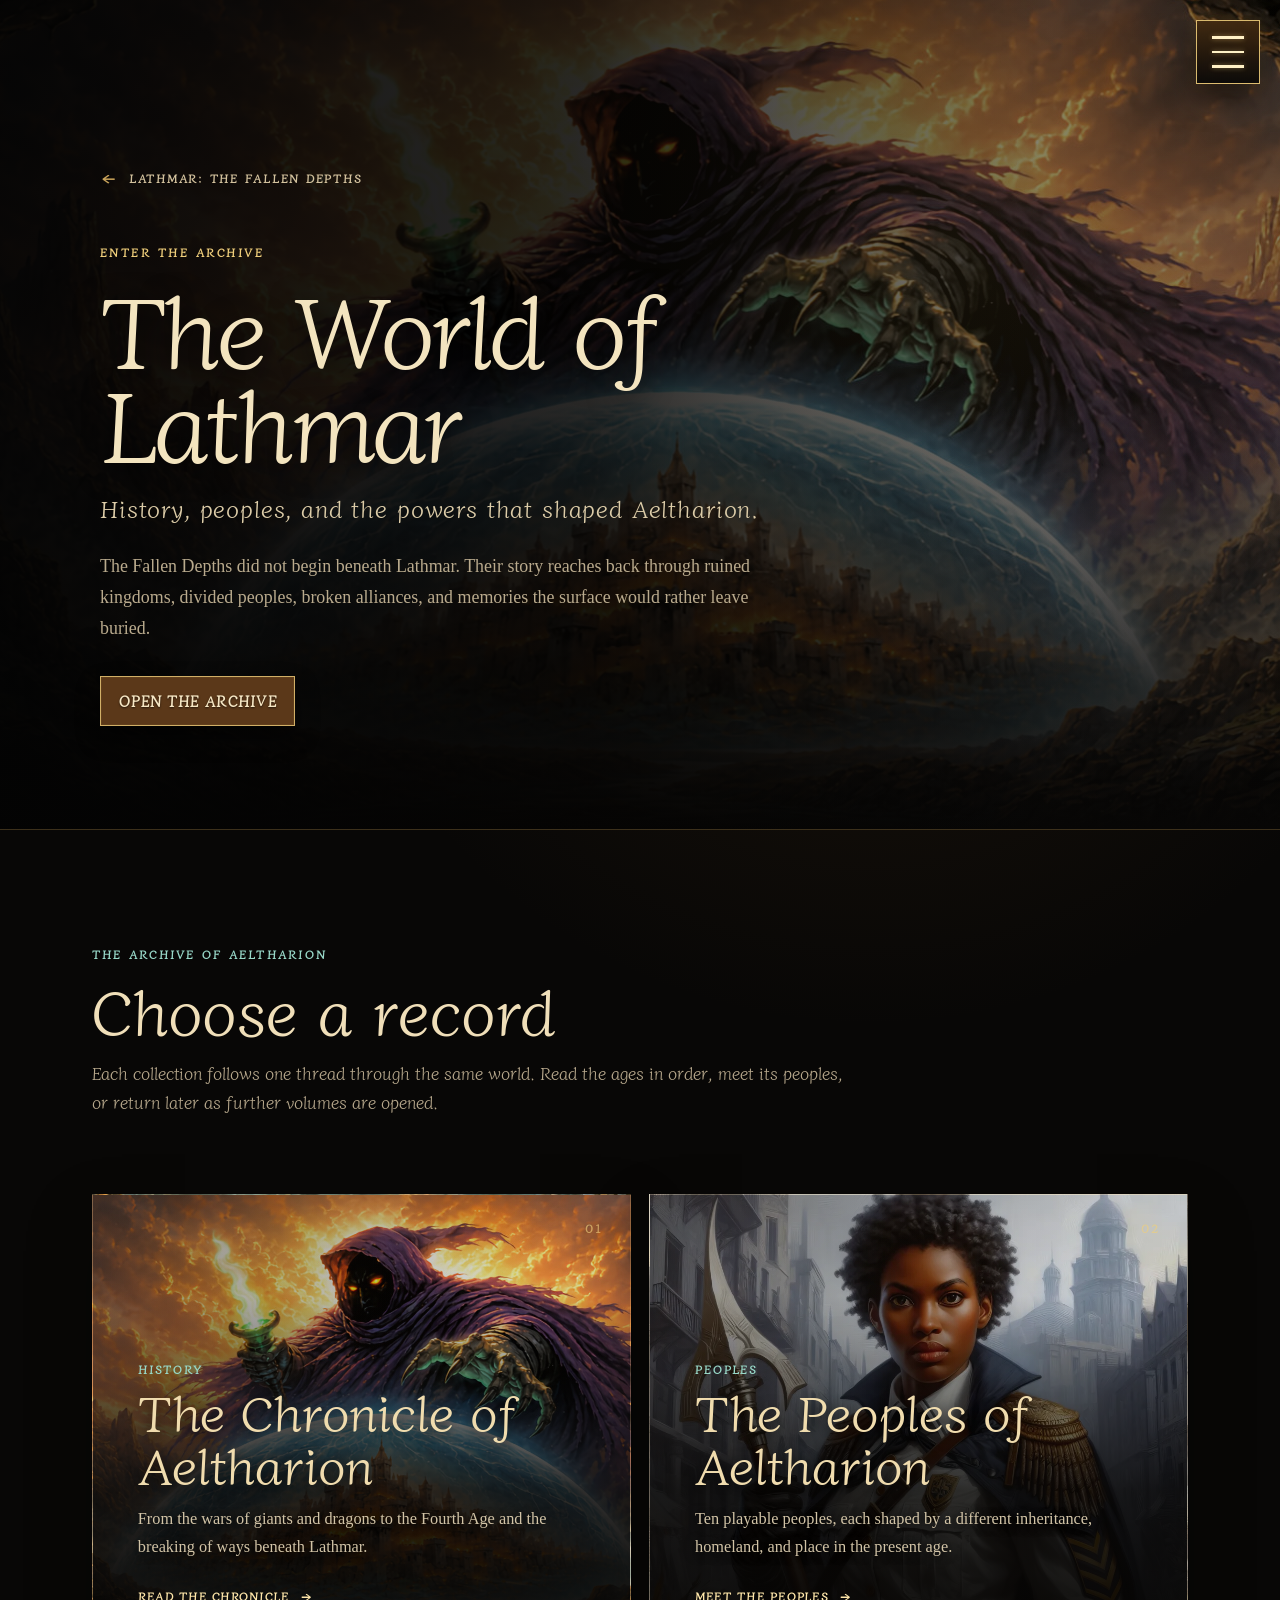
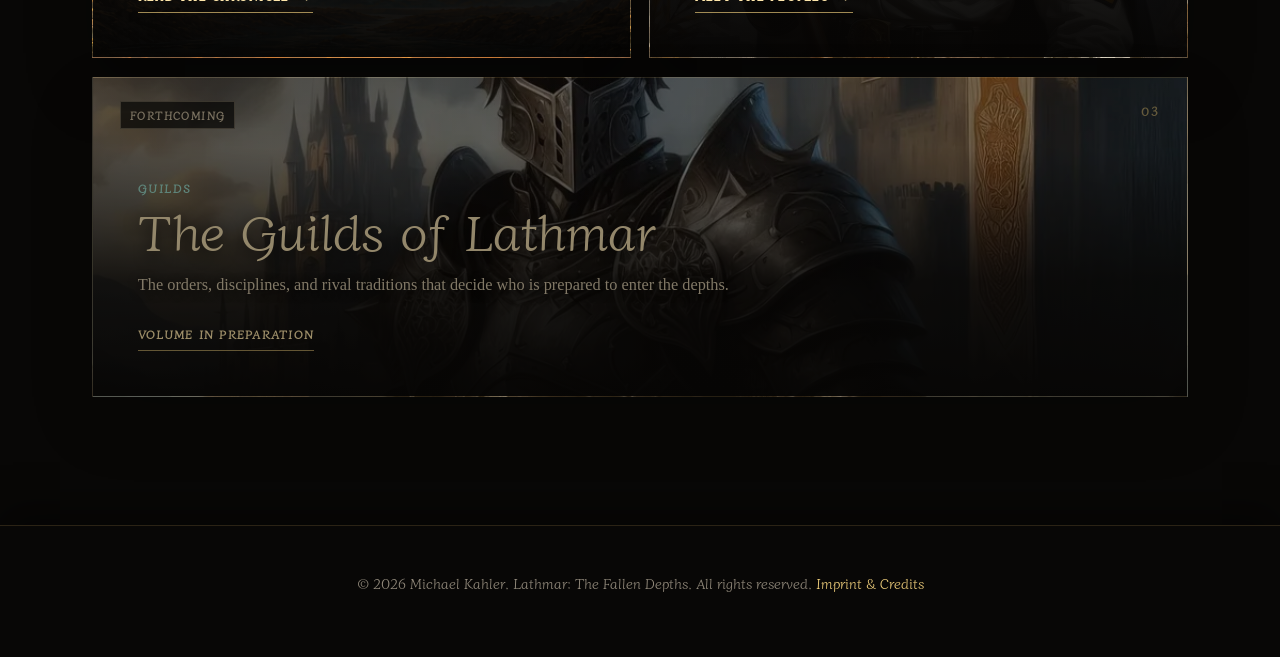
==== world/index.html @ 3366d819 "Add Aeltharion peoples and world index" ====
<!DOCTYPE html>
<html lang="en">
<head>
  <meta charset="UTF-8" />
  <meta name="viewport" content="width=device-width, initial-scale=1.0" />
  <title>The World of Lathmar | History, Peoples and Guilds</title>
  <meta name="description" content="Enter the world of Lathmar through the Chronicle of Aeltharion, the peoples of the continent, and the guilds that shape life above the Fallen Depths." />
  <meta name="robots" content="index,follow,max-image-preview:large" />
  <link rel="canonical" href="https://lathmar.de/world/" />

  <meta property="og:type" content="website" />
  <meta property="og:title" content="The World of Lathmar" />
  <meta property="og:description" content="History, peoples, and the powers that shaped Aeltharion." />
  <meta property="og:url" content="https://lathmar.de/world/" />
  <meta property="og:image" content="https://lathmar.de/assets/main-screen.jpg" />
  <meta property="og:image:alt" content="The city and depths of Lathmar" />

  <link rel="preconnect" href="https://fonts.googleapis.com" />
  <link rel="preconnect" href="https://fonts.gstatic.com" crossorigin />
  <link href="https://fonts.googleapis.com/css2?family=Diphylleia&amp;display=swap" rel="stylesheet" />
  <link rel="stylesheet" href="../style.css" />
  <link rel="stylesheet" href="world.css" />
</head>

<body class="world-page">
  <div class="site-menu">
    <button class="menu-toggle" type="button" aria-expanded="false" aria-controls="site-menu-panel">
      <span class="visually-hidden">Open menu</span>
      <span aria-hidden="true"></span>
      <span aria-hidden="true"></span>
      <span aria-hidden="true"></span>
    </button>

    <nav class="menu-panel" id="site-menu-panel" aria-label="Site navigation">
      <a href="../index.html">Home</a>
      <a href="#world-collections">World overview</a>
      <a href="chronicle/">The Chronicle</a>
      <a href="peoples/">The Peoples</a>
      <a href="../index.html#races-guilds">Races &amp; Guilds</a>
      <a href="../legal.html">Imprint &amp; Credits</a>
    </nav>
  </div>

  <header class="world-hero">
    <div class="world-hero__image" aria-hidden="true"></div>
    <div class="world-hero__veil" aria-hidden="true"></div>

    <div class="world-hero__content">
      <a class="world-backlink" href="../index.html">Lathmar: The Fallen Depths</a>
      <p class="world-kicker">Enter the archive</p>
      <h1>The World of Lathmar</h1>
      <p class="world-hero__subtitle">History, peoples, and the powers that shaped Aeltharion.</p>
      <p class="world-hero__intro">
        The Fallen Depths did not begin beneath Lathmar. Their story reaches back through ruined kingdoms,
        divided peoples, broken alliances, and memories the surface would rather leave buried.
      </p>
      <a class="button button--primary" href="#world-collections">Open the archive</a>
    </div>
  </header>

  <main class="world-collections" id="world-collections">
    <header class="world-collections__intro">
      <p class="section-kicker">The archive of Aeltharion</p>
      <h2>Choose a record</h2>
      <p>
        Each collection follows one thread through the same world. Read the ages in order, meet its peoples,
        or return later as further volumes are opened.
      </p>
    </header>

    <div class="world-volume-grid">
      <a class="world-volume world-volume--chronicle" href="chronicle/">
        <span class="world-volume__number">01</span>
        <span class="world-volume__type">History</span>
        <h2>The Chronicle of Aeltharion</h2>
        <p>From the wars of giants and dragons to the Fourth Age and the breaking of ways beneath Lathmar.</p>
        <span class="world-volume__action">Read the Chronicle <span aria-hidden="true">→</span></span>
      </a>

      <a class="world-volume world-volume--peoples" href="peoples/">
        <span class="world-volume__number">02</span>
        <span class="world-volume__type">Peoples</span>
        <h2>The Peoples of Aeltharion</h2>
        <p>Ten playable peoples, each shaped by a different inheritance, homeland, and place in the present age.</p>
        <span class="world-volume__action">Meet the Peoples <span aria-hidden="true">→</span></span>
      </a>

      <article class="world-volume world-volume--guilds is-forthcoming" aria-labelledby="guild-volume-title">
        <span class="world-volume__number">03</span>
        <span class="world-volume__type">Guilds</span>
        <h2 id="guild-volume-title">The Guilds of Lathmar</h2>
        <p>The orders, disciplines, and rival traditions that decide who is prepared to enter the depths.</p>
        <span class="world-volume__action">Volume in preparation</span>
      </article>
    </div>
  </main>

  <footer class="site-footer">
    <p>© 2026 Michael Kahler. Lathmar: The Fallen Depths. All rights reserved. <a href="../legal.html">Imprint &amp; Credits</a></p>
  </footer>

  <script src="../script.js"></script>
</body>
</html>
---- style.css ----
/* Lathmar simple GitHub Pages website
   Structure:
   - Fullscreen landing screen with title image
   - Two-column follow-up section
   - Static HTML/CSS only, suitable for GitHub Pages
*/

:root {
  --bg: #080706;
  --panel: rgba(20, 17, 14, 0.40); /* adjusted transparency from 0.92 to 0.40 for glassy effect */
  --panel-border: rgba(196, 163, 95, 0.35);
  --text: #e8dcc5;
  --muted: #b8a98d;
  --gold: #c9a35a;
  --gold-bright: #efce7b;
  --shadow: rgba(0, 0, 0, 0.78);
  --max-width: 1120px;
}

* {
  box-sizing: border-box;
}

html {
  scroll-behavior: smooth;
}

body {
  margin: 0;
  background:
    radial-gradient(circle at top, rgba(88, 60, 32, 0.25), transparent 32rem),
    var(--bg);
  color: var(--text);
  font-family: "Diphylleia", Georgia, "Times New Roman", serif;
  line-height: 1.55;
  /* background brick pattern */
  background-image: url("data:image/svg+xml,%3Csvg width='42' height='44' viewBox='0 0 42 44' xmlns='http://www.w3.org/2000/svg'%3E%3Cg id='Page-1' fill='none' fill-rule='evenodd'%3E%3Cg id='brick-wall' fill='%23e8dcc5' fill-opacity='0.05'%3E%3Cpath d='M0 0h42v44H0V0zm1 1h40v20H1V1zM0 23h20v20H0V23zm22 0h20v20H22V23z'/%3E%3C/g%3E%3C/g%3E%3C/svg%3E");
}

a {
  color: var(--gold-bright);
  text-decoration: none;
}

a:hover,
a:focus {
  text-decoration: underline;
}

.site-menu {
  position: fixed;
  top: 1.25rem;
  right: 1.25rem;
  z-index: 20;
  display: grid;
  justify-items: end;
  gap: 0.7rem;
  pointer-events: none;
}

.menu-toggle {
  width: 4rem;
  height: 4rem;
  display: grid;
  place-items: center;
  gap: 0.34rem;
  padding: 0.78rem;
  border: 1px solid rgba(239, 206, 123, 0.9);
  background:
    linear-gradient(180deg, rgba(66, 42, 17, 0.92), rgba(8, 7, 6, 0.9));
  box-shadow:
    0 0.9rem 1.8rem rgba(0, 0, 0, 0.55),
    0 0 1rem rgba(223, 170, 78, 0.18);
  cursor: pointer;
  pointer-events: auto;
  backdrop-filter: blur(3px);
}

.menu-toggle span:not(.visually-hidden) {
  width: 2rem;
  height: 0.18rem;
  display: block;
  background: #fff1c6;
  box-shadow: 0 0 0.35rem rgba(239, 206, 123, 0.45);
  transition: transform 160ms ease, opacity 160ms ease;
}

.site-menu.is-open .menu-toggle span:nth-child(2) {
  transform: translateY(0.52rem) rotate(45deg);
}

.site-menu.is-open .menu-toggle span:nth-child(3) {
  opacity: 0;
}

.site-menu.is-open .menu-toggle span:nth-child(4) {
  transform: translateY(-0.52rem) rotate(-45deg);
}

.menu-panel {
  min-width: 15rem;
  display: grid;
  gap: 0.35rem;
  padding: 0.75rem;
  border: 1px solid rgba(201, 163, 90, 0.5);
  background: rgba(9, 8, 7, 0.92);
  box-shadow: 0 1.2rem 2.8rem rgba(0, 0, 0, 0.62);
  opacity: 0;
  pointer-events: none;
  transform: translateY(-0.5rem);
  transition: opacity 160ms ease, transform 160ms ease;
  backdrop-filter: blur(4px);
}

.site-menu.is-open .menu-panel {
  opacity: 1;
  pointer-events: auto;
  transform: translateY(0);
}

.menu-panel a {
  padding: 0.72rem 0.85rem;
  border: 1px solid rgba(201, 163, 90, 0.25);
  color: #f6e7c4;
  font-size: 0.88rem;
  font-weight: 700;
  letter-spacing: 0.08em;
  text-transform: uppercase;
}

.menu-panel a:hover,
.menu-panel a:focus-visible {
  border-color: rgba(239, 206, 123, 0.8);
  background: rgba(63, 44, 22, 0.72);
  text-decoration: none;
}

.hero {
  position: relative;
  min-height: 100vh;
  min-height: 100svh;
  height: auto;
  display: grid;
  place-items: center;
  overflow: hidden;
  border-bottom: 1px solid rgba(201, 163, 90, 0.24);
  background: #000;
}

.hero__image {
  position: absolute;
  inset: 0;
  width: 100%;
  height: 100%;
  object-fit: cover;
  object-position: center center;
  transform: scale(1.035);
  filter: brightness(1.08) contrast(1.03) saturate(1.05);
  z-index: 0;
}

.hero__shade {
  position: absolute;
  inset: 0;
  background:
    linear-gradient(to bottom, rgba(0, 0, 0, 0.02), rgba(0, 0, 0, 0.18));
  z-index: 1;
}

.hero__content {
  position: relative;
  z-index: 2;
  width: min(92vw, var(--max-width));
  padding: 3rem 1.5rem;
  text-align: center;
  text-shadow:
    0 3px 5px rgba(0, 0, 0, 0.95),
    0 0 18px rgba(0, 0, 0, 0.85);
}

.hero__title-logo {
  width: min(92vw, 980px);
  height: auto;
  filter:
    drop-shadow(0 10px 24px rgba(0, 0, 0, 0.9))
    drop-shadow(0 3px 8px rgba(0, 0, 0, 0.7));
  /* parallax effect on Lathmar logo */
  position: sticky;
  transform: translateY(var(--scroll-offset, 0));
  will-change: transform;
}

.visually-hidden {
  position: absolute;
  width: 1px;
  height: 1px;
  padding: 0;
  margin: -1px;
  overflow: hidden;
  clip: rect(0, 0, 0, 0);
  clip-path: inset(50%);
  white-space: nowrap;
  border: 0;
}

h1 {
  margin: 0;
  color: #f1dfb7;
  font-size: clamp(3rem, 7vw, 6.2rem);
  font-weight: 700;
  letter-spacing: 0.03em;
  line-height: 0.95;
}

.tagline {
  margin: 1.1rem auto 0;
  max-width: 680px;
  padding: 0.35rem 0.75rem;
  border-radius: 8px;
  background: rgba(10, 8, 7, 0.45);
  backdrop-filter: blur(2px);
  color: #f2e6c9;
  font-size: clamp(1.05rem, 2.2vw, 1.35rem);
  font-weight: 600;
  line-height: 1.35;
  text-shadow:
    0 2px 3px rgba(0, 0, 0, 0.8),
    0 0 10px rgba(0, 0, 0, 0.45);
}

.hero__nav {
  display: flex;
  justify-content: center;
  flex-wrap: wrap;
  gap: 0.8rem;
  margin-top: 2rem;
}

.hero__nav a,
.button {
  display: inline-block;
  min-width: 9rem;
  padding: 0.78rem 1.12rem;
  border: 1px solid rgba(239, 206, 123, 0.78);
  background: rgba(10, 8, 7, 0.84);
  color: #f6e7c4;
  font-size: 0.95rem;
  font-weight: 600;
  letter-spacing: 0.06em;
  text-transform: uppercase;
  text-shadow: 0 1px 2px rgba(0, 0, 0, 0.62);
  box-shadow:
    0 0.7rem 1.45rem rgba(0, 0, 0, 0.45),
    0 0 0 1px rgba(111, 79, 37, 0.3) inset;
  transition:
    background-color 140ms ease,
    border-color 140ms ease,
    box-shadow 140ms ease,
    transform 140ms ease;
  backdrop-filter: blur(1px); /* matching glassy look in header */
}

.hero__nav a:hover,
.button:hover {
  background: rgba(63, 44, 22, 0.9);
  border-color: rgba(255, 220, 140, 0.96);
  box-shadow:
    0 0.95rem 1.85rem rgba(0, 0, 0, 0.54),
    0 0 14px rgba(223, 170, 78, 0.26);
  transform: translateY(-1px);
  text-decoration: none;
}

.hero__nav a:focus-visible,
.button:focus-visible {
  outline: 2px solid rgba(255, 226, 152, 0.95);
  outline-offset: 2px;
}

.page {
  /* required height for whole section scrolling */
  min-height: 100vh;
  min-height: 100svh;
  width: min(92vw, var(--max-width));
  margin: 0 auto;
  padding: 4rem 0;
}

.content-grid {
  display: grid;
  grid-template-columns: minmax(0, 1.05fr) minmax(320px, 0.95fr);
  gap: 1.5rem;
  align-items: stretch;
}

.panel {
  height: 100%;
  background: var(--panel);
  border: 1px solid var(--panel-border);
  padding: clamp(1.25rem, 2vw, 2rem);
  box-shadow: 0 1rem 2.4rem rgba(0, 0, 0, 0.42);
  backdrop-filter: blur(2px); /* glassy look */
}

.panel h2 {
  margin: 0 0 1rem;
  color: var(--gold-bright);
  font-size: 1.75rem;
  line-height: 1.15;
}

.description p:first-of-type {
  font-size: 1.08rem;
}

.feature-list {
  margin: 1.3rem 0 0;
  padding-left: 1.2rem;
  color: var(--muted);
}

.feature-list li + li {
  margin-top: 0.35rem;
}

.video-frame {
  position: relative;
  width: 100%;
  aspect-ratio: 16 / 9;
  background: #000;
  border: 1px solid rgba(201, 163, 90, 0.36);
  overflow: hidden;
}

.video-frame iframe {
  position: absolute;
  inset: 0;
  width: 100%;
  height: 100%;
  border: 0;
}

.link-stack {
  display: grid;
  gap: 0.75rem;
  margin-top: 1rem;
}

.button {
  text-align: center;
}

.button--primary {
  background: rgba(101, 63, 28, 0.9);
  border-color: rgba(239, 206, 123, 0.8);
}

.codex-section {
  position: relative;
  min-height: 100vh;
  min-height: 100svh;
  display: grid;
  align-items: center;
  padding: 4rem 0;
  overflow: hidden;
  border-bottom: 1px solid rgba(201, 163, 90, 0.18);
}

.codex-layout {
  position: relative;
  z-index: 1;
  width: min(92vw, var(--max-width));
  height: clamp(620px, 68svh, 720px);
  margin: 0 auto;
  display: grid;
  grid-template-columns: minmax(260px, 0.72fr) minmax(0, 1.28fr);
  gap: 0;
  align-items: stretch;
}

.codex-intro {
  padding: clamp(1.5rem, 3vw, 2.5rem);
  border-left: 1px solid rgba(239, 206, 123, 0.5);
  background:
    linear-gradient(90deg, rgba(239, 206, 123, 0.1), transparent 72%),
    rgba(9, 8, 7, 0.34);
  box-shadow: 0 1rem 2.4rem rgba(0, 0, 0, 0.34);
  backdrop-filter: blur(2px);
  border-top-left-radius: 32px;
  border-bottom-left-radius: 32px;
}

.section-kicker {
  margin: 0 0 0.75rem;
  color: #98d8c8;
  font-size: 0.78rem;
  font-weight: 700;
  letter-spacing: 0.18em;
  text-transform: uppercase;
}

.codex-intro h2 {
  margin: 0;
  color: #f3d88f;
  font-size: clamp(2rem, 2.5rem, 2.5rem);
  line-height: 1.04;
  text-shadow: 0 0.35rem 1.4rem rgba(0, 0, 0, 0.72);
}

.codex-intro h2 span {
  display: block;
}

.codex-intro h2 span:last-child {
  margin-top: 1.2rem;
  font-size: 0.78em;
  white-space: nowrap;
}

.codex-intro p:last-child {
  margin: 1.2rem 0 0;
  color: #d8c9ac;
  font-size: 1.04rem;
}

.codex-console {
  min-width: 0;
  min-height: 0;
  display: flex;
  flex-direction: column;
  padding: 1rem;
  border: 1px solid rgba(201, 163, 90, 0.36);
  background:
    linear-gradient(135deg, rgba(15, 12, 10, 0.86), rgba(7, 7, 7, 0.7)),
    rgba(8, 7, 6, 0.64);
  box-shadow:
    0 1.4rem 3rem rgba(0, 0, 0, 0.48),
    0 0 0 1px rgba(239, 206, 123, 0.08) inset;
  backdrop-filter: blur(3px);
}

.codex-tabs {
  display: flex;
  gap: 0.5rem;
  margin-bottom: 1rem;
}

.codex-tab,
.codex-choice {
  font: inherit;
  color: #f0dfbf;
  cursor: pointer;
}

.codex-tab {
  flex: 1;
  padding: 0.72rem 1rem;
  border: 1px solid rgba(201, 163, 90, 0.36);
  background: rgba(14, 12, 10, 0.76);
  font-size: 0.86rem;
  font-weight: 700;
  letter-spacing: 0.08em;
  text-transform: uppercase;
  transition: border-color 160ms ease, background 160ms ease, box-shadow 160ms ease, color 160ms ease;
}

.codex-tab.is-active {
  border-color: rgba(239, 206, 123, 0.9);
  color: #fff1c6;
  background:
    linear-gradient(180deg, rgba(105, 72, 29, 0.76), rgba(30, 22, 13, 0.86));
  box-shadow: 0 0 1rem rgba(223, 170, 78, 0.16);
}

.codex-tab:not(.is-active):hover,
.codex-tab:not(.is-active):focus-visible {
  border-color: rgba(239, 206, 123, 0.68);
  color: #fff1c6;
  background: linear-gradient(180deg, rgba(77, 53, 24, 0.78), rgba(21, 16, 11, 0.9));
  box-shadow: 0 0 0.8rem rgba(223, 170, 78, 0.12);
}

.codex-body {
  flex: 1;
  display: grid;
  grid-template-columns: minmax(190px, 0.82fr) minmax(0, 1.18fr);
  gap: 1rem;
  min-height: 0;
}

.codex-list {
  min-height: 0;
  overflow: auto;
  overscroll-behavior-y: contain;
  display: grid;
  grid-template-columns: 1fr;
  gap: 0.45rem;
  padding-right: 0.25rem;
  scrollbar-color: rgba(239, 206, 123, 0.66) rgba(7, 7, 7, 0.6);
  scrollbar-width: thin;
  transition: opacity 120ms ease, transform 120ms ease;
}

.codex-list.is-changing {
  opacity: 0;
  transform: translateY(-0.35rem);
}

.codex-list::-webkit-scrollbar {
  width: 0.65rem;
}

.codex-list::-webkit-scrollbar-track {
  border: 1px solid rgba(201, 163, 90, 0.18);
  background: rgba(7, 7, 7, 0.6);
}

.codex-list::-webkit-scrollbar-thumb {
  border: 2px solid rgba(7, 7, 7, 0.6);
  border-radius: 999px;
  background: linear-gradient(180deg, #f0ce79, #80551f);
}

.codex-list::-webkit-scrollbar-thumb:hover {
  background: linear-gradient(180deg, #fff1c6, #a46d2a);
}

.codex-choice {
  position: relative;
  width: 100%;
  min-height: 5.5rem;
  display: grid;
  align-content: end;
  padding: 0.6rem 0.75rem;
  border: 1px solid rgba(184, 169, 141, 0.2);
  background: rgba(7, 7, 7, 0.52);
  overflow: hidden;
  text-align: left;
  box-shadow: 0 0 0 1px rgba(0, 0, 0, 0.32) inset;
  animation: codex-choice-enter 180ms ease both;
  animation-delay: calc(var(--codex-card-index, 0) * 22ms);
}

@keyframes codex-choice-enter {
  from {
    opacity: 0;
    transform: translateY(0.5rem);
  }

  to {
    opacity: 1;
    transform: translateY(0);
  }
}

.codex-choice::after {
  content: "";
  position: absolute;
  inset: 0;
  background: radial-gradient(ellipse 105% 78% at 5% 80%, rgba(7, 6, 5, 0.9) 0%, rgba(7, 6, 5, 0.54) 40%, transparent 74%);
  transition: background 160ms ease;
}

.codex-choice img {
  position: absolute;
  inset: 0;
  width: 100%;
  height: 100%;
  object-fit: cover;
  object-position: var(--codex-card-position, 50% 35%);
  filter: saturate(0.7) brightness(0.7) contrast(1.1);
  opacity: 0.78;
  transform-origin: var(--codex-card-position, 50% 35%);
  transform: scale(var(--codex-card-scale, 1));
  transition: filter 220ms ease, transform 220ms ease, opacity 220ms ease;
}

.codex-choice span {
  position: relative;
  z-index: 1;
  display: block;
  margin-bottom: -0.25rem;
  color: #8fcaba;
  font-size: 0.7rem;
  font-weight: 700;
  letter-spacing: 0.1em;
  text-transform: uppercase;
  text-shadow: 0 0.12rem 0.35rem rgba(0, 0, 0, 1), 0 0 0.6rem rgba(0, 0, 0, 0.9);
}

.codex-choice strong {
  position: relative;
  z-index: 1;
  display: block;
  font-size: 1rem;
  letter-spacing: 0.02em;
  text-shadow: 0 0.12rem 0.35rem rgba(0, 0, 0, 1), 0 0 0.7rem rgba(0, 0, 0, 0.9);
}

.codex-choice:hover,
.codex-choice:focus-visible,
.codex-choice.is-active {
  border-color: rgba(239, 206, 123, 0.78);
  color: #fff1c6;
  text-decoration: none;
}

.codex-choice:hover img,
.codex-choice:focus-visible img,
.codex-choice.is-active img {
  filter: grayscale(0) saturate(1);
  transform: scale(calc(var(--codex-card-scale, 1) + 0.06));
  opacity: 1;
}

@media (prefers-reduced-motion: reduce) {
  .codex-list,
  .codex-choice {
    animation: none;
    transition: none;
  }
}

.codex-choice:hover::after,
.codex-choice:focus-visible::after,
.codex-choice.is-active::after {
  background: radial-gradient(ellipse 105% 78% at 5% 80%, rgba(24, 16, 8, 0.92) 0%, rgba(71, 45, 18, 0.58) 40%, transparent 74%);
}

.codex-detail {
  min-height: 100%;
  position: relative;
  border: 1px solid rgba(239, 206, 123, 0.26);
  overflow: hidden;
}

.codex-depth-stage {
  position: absolute;
  inset: 0;
  z-index: 1;
  overflow: hidden;
  opacity: 0;
  pointer-events: none;
  transition: opacity 1.2s ease-out;
}

.codex-depth-stage.is-ready {
  opacity: 1;
}

.codex-depth-stage canvas {
  display: block;
  width: 100%;
  height: 100%;
}

.codex-detail__card {
  position: absolute;
  inset: 0;
  z-index: 1;
  display: flex;
  flex-direction: column;
  justify-content: flex-end;
  padding: clamp(1.4rem, 3vw, 2.4rem);
  background:
    radial-gradient(ellipse 105% 78% at 30% 100%, rgba(8, 7, 6, 0.9) 0%, rgba(8, 7, 6, 0.56) 67%, transparent 82%),
    var(--codex-art);
  background-position: center;
  background-size: cover;
  opacity: 0;
  pointer-events: none;
  transition: opacity 260ms ease-in-out;
}

.codex-detail__card.is-visible {
  opacity: 1;
  pointer-events: auto;
}

.codex-detail__card > :not(.codex-depth-stage) {
  position: relative;
  z-index: 2;
}

.codex-detail__type {
  margin: 0 0 -0.25rem;
  color: #98d8c8;
  font-size: 0.78rem;
  font-weight: 700;
  letter-spacing: 0.16em;
  text-transform: uppercase;
  text-shadow: 0 0.2rem 0.7rem rgba(0, 0, 0, 0.9);
}

.codex-detail h3 {
  margin: 0;
  color: #f5d987;
  font-size: 2.15rem;
  line-height: 1.05;
  text-shadow: 0 0.25rem 0.9rem rgba(0, 0, 0, 0.92);
}

.codex-detail p:not(.codex-detail__type) {
  margin: 1rem 0 0;
  color: #e8dcc5;
  font-size: 1.12rem;
  text-shadow: 0 0.15rem 0.65rem rgba(0, 0, 0, 0.96);
}

.codex-detail__more {
  align-self: flex-start;
  display: inline-flex;
  align-items: center;
  gap: 0.65rem;
  margin-top: 1.2rem;
  padding: 0.48rem 0.68rem;
  border-bottom: 1px solid rgba(239, 206, 123, 0.72);
  color: #ffe6a6;
  font-size: 0.8rem;
  font-weight: 700;
  letter-spacing: 0.08em;
  text-transform: uppercase;
  text-shadow: 0 0.15rem 0.65rem rgba(0, 0, 0, 0.96);
  transition: color 160ms ease, border-color 160ms ease, gap 160ms ease;
}

.codex-detail__more:hover,
.codex-detail__more:focus-visible {
  gap: 0.9rem;
  border-color: #fff1c6;
  color: #fff1c6;
  text-decoration: none;
}

.codex-tags {
  display: flex;
  flex-wrap: wrap;
  gap: 0.5rem;
  margin-top: 1.4rem;
}

.codex-tags span {
  padding: 0.38rem 0.6rem;
  border: 1px solid rgba(152, 216, 200, 0.34);
  background: rgba(11, 35, 31, 0.58);
  color: #d7fff3;
  font-size: 0.78rem;
  font-weight: 700;
  letter-spacing: 0.06em;
  text-transform: uppercase;
  text-shadow: 0 0.1rem 0.35rem rgba(0, 0, 0, 0.95);
}

.ages-section {
  position: relative;
  min-height: 100vh;
  min-height: 100svh;
  display: grid;
  align-items: center;
  padding: clamp(4rem, 8vw, 7rem) 0;
  overflow: hidden;
  border-top: 1px solid rgba(201, 163, 90, 0.2);
  border-bottom: 1px solid rgba(201, 163, 90, 0.2);
  background:
    radial-gradient(circle at 76% 16%, rgba(135, 91, 38, 0.2), transparent 30rem),
    linear-gradient(145deg, rgba(8, 7, 6, 0.96), rgba(28, 21, 14, 0.76));
}

.ages-section::before {
  content: "";
  position: absolute;
  inset: 0;
  background:
    linear-gradient(90deg, transparent 0 49.8%, rgba(201, 163, 90, 0.04) 50%, transparent 50.2%),
    radial-gradient(circle at 50% 50%, transparent 0 18rem, rgba(201, 163, 90, 0.035) 18.05rem 18.15rem, transparent 18.2rem);
  pointer-events: none;
}

.ages-layout {
  position: relative;
  z-index: 1;
  width: min(92vw, var(--max-width));
  margin: 0 auto;
}

.ages-intro {
  max-width: 46rem;
  margin-bottom: clamp(2.7rem, 5vw, 4.5rem);
}

.ages-intro h2 {
  margin: 0;
  color: var(--gold-bright);
  font-size: clamp(2.4rem, 5vw, 4.5rem);
  font-weight: 400;
  line-height: 1;
}

.ages-intro > p:last-child {
  margin: 1.2rem 0 0;
  color: var(--muted);
  font-size: 1.03rem;
  line-height: 1.7;
}

.ages-timeline {
  position: relative;
  display: grid;
  max-width: 980px;
  margin: 0 auto;
}

.ages-timeline::before {
  content: "";
  position: absolute;
  top: 1.75rem;
  bottom: 1.75rem;
  left: calc(23% + 2.1rem);
  width: 1px;
  background: linear-gradient(transparent, var(--gold), rgba(201, 163, 90, 0.32), var(--gold), transparent);
}

.ages-entry {
  position: relative;
  display: grid;
  grid-template-columns: 23% 4.2rem minmax(0, 1fr);
  align-items: start;
  min-height: 8.7rem;
  padding: 1rem 0;
  color: inherit;
}

.ages-entry:hover,
.ages-entry:focus-visible {
  text-decoration: none;
}

.ages-entry__period {
  padding: 0.5rem 1.2rem 0 0;
  color: #9f9076;
  font-size: 0.7rem;
  font-weight: 700;
  letter-spacing: 0.15em;
  text-align: right;
  text-transform: uppercase;
}

.ages-entry__marker {
  position: relative;
  z-index: 1;
  width: 2.9rem;
  height: 2.9rem;
  display: grid;
  place-items: center;
  justify-self: center;
  color: var(--gold-bright);
  font-size: 0.7rem;
  font-weight: 700;
}

.ages-entry__marker::before {
  content: "";
  position: absolute;
  inset: 0;
  z-index: -1;
  border: 1px solid rgba(239, 206, 123, 0.72);
  background: #0e0b08;
  box-shadow: 0 0 0 0.42rem #0a0806, 0 0 1.8rem rgba(201, 163, 90, 0.14);
  transform: rotate(45deg);
  transition: background-color 150ms ease, box-shadow 150ms ease;
}

.ages-entry__copy {
  display: grid;
  gap: 0.45rem;
  padding: 0.05rem 0 1.5rem 1rem;
  border-bottom: 1px solid rgba(201, 163, 90, 0.14);
}

.ages-entry__copy strong {
  color: #ead6aa;
  font-size: clamp(1.3rem, 2.6vw, 2.1rem);
  font-weight: 400;
  line-height: 1.1;
}

.ages-entry__copy span {
  max-width: 610px;
  color: var(--muted);
  line-height: 1.55;
}

.ages-entry:hover .ages-entry__marker::before,
.ages-entry:focus-visible .ages-entry__marker::before {
  background: #4a3218;
  box-shadow: 0 0 0 0.42rem #0a0806, 0 0 2.2rem rgba(239, 206, 123, 0.3);
}

.ages-entry:hover .ages-entry__copy strong,
.ages-entry:focus-visible .ages-entry__copy strong {
  color: #fff0ca;
}

.ages-action {
  display: flex;
  justify-content: center;
  margin-top: 2.2rem;
}

.ages-action .button {
  min-width: min(100%, 18rem);
}

.small-note {
  margin: 1rem 0 0;
  color: var(--muted);
  font-size: 0.88rem;
}

.site-footer {
  width: 100%; /* covers the brick patterns */
  margin: 0 auto;
  padding: 2rem calc((100vw - min(92vw, var(--max-width))) / 2) 3rem; /* contents still honor the --max-width position */
  color: rgba(232, 220, 197, 0.62);
  font-size: 0.9rem;
  text-align: center;
  border-top: 1px solid rgba(201, 163, 90, 0.18);
  box-shadow: 0 -1rem 2.4rem rgba(0, 0, 0, 0.42);
  background-color: var(--bg); /* covers the brick patterns */
}

.legal-page {
  min-height: 100vh;
}

.legal-shell {
  width: min(92vw, var(--max-width));
  margin: 0 auto;
  padding: 6rem 0 4rem;
}

.legal-panel {
  padding: clamp(1.5rem, 3vw, 2.5rem);
  border: 1px solid rgba(201, 163, 90, 0.36);
  background: rgba(20, 17, 14, 0.58);
  box-shadow: 0 1.4rem 3rem rgba(0, 0, 0, 0.48);
  backdrop-filter: blur(2px);
}

.legal-panel h1,
.legal-panel h2,
.legal-panel h3 {
  color: var(--gold-bright);
  line-height: 1.15;
}

.legal-panel h1 {
  margin: 0 0 1.5rem;
  font-size: clamp(2rem, 4vw, 3.2rem);
}

.legal-panel h2 {
  margin: 0 0 0.9rem;
}

.legal-panel h3 {
  margin: 1.5rem 0 0.55rem;
  color: #f3d88f;
}

.legal-panel article + article,
.supporters-panel {
  margin-top: 1.5rem;
}

.legal-grid,
.supporters-grid {
  display: grid;
  grid-template-columns: repeat(2, minmax(0, 1fr));
  gap: 1.5rem;
  align-items: stretch;
}

.legal-grid article,
.supporters-panel,
.legal-panel article:not(.supporters-panel) {
  display: flex;
  flex-direction: column;
  padding: 1.25rem;
  border: 1px solid rgba(201, 163, 90, 0.26);
  background: rgba(8, 7, 6, 0.36);
}

.legal-grid article + article {
  margin-top: 0;
}

.legal-panel p,
.legal-panel li {
  color: #e8dcc5;
}

.legal-panel ul {
  margin: 0.7rem 0 0;
  padding-left: 1.2rem;
}

.legal-panel li + li {
  margin-top: 0.45rem;
}

@media (min-width: 821px) {
  html {
    scroll-snap-type: y proximity;
  }

  .hero,
  .page,
  .codex-section,
  .ages-section {
    scroll-snap-align: start;
  }
}

@media (max-width: 820px) {
  .site-menu {
    top: 0.75rem;
    right: 0.75rem;
  }

  .menu-toggle {
    width: 3.35rem;
    height: 3.35rem;
  }

  .menu-toggle span:not(.visually-hidden) {
    width: 1.65rem;
  }

  .menu-panel {
    min-width: min(17rem, calc(100vw - 1.5rem));
  }

  .hero {
    min-height: auto;
    height: auto;
    aspect-ratio: 16 / 9;
  }

  .content-grid {
    grid-template-columns: 1fr;
  }

  .ages-section {
    min-height: auto;
  }

  .ages-timeline::before {
    left: 1.45rem;
  }

  .ages-entry {
    grid-template-columns: 2.9rem minmax(0, 1fr);
    min-height: 0;
    padding: 0 0 2.4rem;
  }

  .ages-entry__period {
    grid-column: 2;
    grid-row: 1;
    padding: 0.1rem 0 0.35rem 1rem;
    text-align: left;
  }

  .ages-entry__marker {
    grid-column: 1;
    grid-row: 1 / span 2;
    width: 2.35rem;
    height: 2.35rem;
    margin-top: 0.2rem;
  }

  .ages-entry__marker::before {
    box-shadow: 0 0 0 0.34rem #0a0806;
  }

  .ages-entry__copy {
    grid-column: 2;
    grid-row: 2;
    padding: 0 0 1.7rem 1rem;
  }

  .hero__image {
    transform: scale(1.08);
  }

  .hero__title-logo {
    width: min(94vw, 760px);
  }

  .hero__nav a,
  .button {
    width: 100%;
    max-width: 22rem;
  }

  /* reposition hero content on smaller screens to avoid clipping */
  .hero__content {
    padding: 18% 0;
  }

  .codex-section {
    min-height: auto;
    padding: 3rem 0;
  }

  .codex-layout {
    grid-template-columns: 1fr;
    height: auto;
    gap: 1.5rem;
  }

  .codex-intro,
  .codex-console {
    padding: 1.1rem;
  }

  .codex-intro h2 {
    font-size: 2rem;
  }

  .codex-body {
    grid-template-areas:
      "detail"
      "list";
    grid-template-columns: 1fr;
  }

  .codex-list {
    grid-area: list;
    max-height: none;
    grid-template-columns: 1fr;
    padding-right: 0;
  }

  .codex-choice {
    min-height: 5.5rem;
  }

  .codex-detail {
    grid-area: detail;
    min-height: 28rem;
  }

  .codex-detail h3 {
    font-size: 1.85rem;
  }

  .legal-shell {
    padding-top: 5rem;
  }

  .legal-grid,
  .supporters-grid {
    grid-template-columns: 1fr;
  }
}
---- world/world.css ----
.world-page {
  --world-line: rgba(201, 163, 90, 0.28);
  --world-line-strong: rgba(239, 206, 123, 0.7);
  background:
    radial-gradient(circle at 68% 20%, rgba(112, 76, 35, 0.2), transparent 36rem),
    #080706;
}

.world-hero {
  position: relative;
  min-height: 82svh;
  display: grid;
  place-items: end start;
  overflow: hidden;
  border-bottom: 1px solid var(--world-line);
  background: #050403;
}

.world-hero__image,
.world-hero__veil {
  position: absolute;
  inset: 0;
}

.world-hero__image {
  background-image: url("../assets/main-screen.jpg");
  background-position: center 35%;
  background-size: cover;
  filter: saturate(0.74) contrast(1.08) brightness(0.62);
  transform: scale(1.025);
}

.world-hero__veil {
  background:
    linear-gradient(90deg, rgba(3, 3, 3, 0.94) 0%, rgba(4, 3, 2, 0.76) 46%, rgba(2, 2, 2, 0.18) 82%),
    linear-gradient(0deg, #080706 0%, transparent 52%),
    radial-gradient(circle at 74% 28%, rgba(209, 165, 80, 0.14), transparent 29rem);
}

.world-hero__content {
  position: relative;
  z-index: 1;
  width: min(100%, 1240px);
  margin-inline: auto;
  padding: clamp(7rem, 13vw, 11rem) clamp(1.25rem, 7vw, 5rem) clamp(4rem, 8vw, 7rem);
}

.world-backlink {
  display: inline-flex;
  align-items: center;
  gap: 0.7rem;
  margin-bottom: 3.25rem;
  color: #d3c29e;
  font-size: 0.78rem;
  font-weight: 700;
  letter-spacing: 0.14em;
  text-transform: uppercase;
}

.world-backlink::before {
  content: "←";
  color: var(--gold);
  font-size: 1rem;
}

.world-kicker {
  margin: 0 0 0.9rem;
  color: var(--gold-bright);
  font-size: 0.78rem;
  font-weight: 700;
  letter-spacing: 0.2em;
  text-transform: uppercase;
}

.world-hero h1 {
  max-width: 920px;
  margin: 0;
  color: #f3e4bf;
  font-size: clamp(3.4rem, 8vw, 7.8rem);
  font-weight: 400;
  letter-spacing: -0.035em;
  line-height: 0.92;
  text-shadow: 0 0.35rem 1.8rem rgba(0, 0, 0, 0.84);
}

.world-hero__subtitle {
  max-width: 740px;
  margin: 1.45rem 0 0;
  color: #ddcda9;
  font-size: clamp(1.08rem, 2vw, 1.5rem);
  letter-spacing: 0.035em;
}

.world-hero__intro {
  max-width: 670px;
  margin: 1.6rem 0 2rem;
  color: #b9aa8d;
  font-family: Georgia, "Times New Roman", serif;
  font-size: clamp(1rem, 1.5vw, 1.12rem);
  line-height: 1.72;
}

.world-collections {
  width: min(100%, 1240px);
  margin-inline: auto;
  padding: clamp(4.5rem, 9vw, 8rem) clamp(1.25rem, 6vw, 4.5rem) clamp(5rem, 10vw, 9rem);
}

.world-collections__intro {
  max-width: 760px;
  margin-bottom: clamp(2.8rem, 6vw, 5rem);
}

.world-collections__intro h2 {
  margin: 0;
  color: #f0dfb9;
  font-size: clamp(2.5rem, 5vw, 4.8rem);
  font-weight: 400;
  line-height: 1;
}

.world-collections__intro > p:last-child {
  margin: 1.2rem 0 0;
  color: var(--muted);
  font-size: 1.04rem;
  line-height: 1.75;
}

.world-volume-grid {
  display: grid;
  grid-template-columns: repeat(2, minmax(0, 1fr));
  gap: 1.15rem;
}

.world-volume {
  position: relative;
  min-height: 29rem;
  display: flex;
  flex-direction: column;
  justify-content: flex-end;
  padding: clamp(1.6rem, 4vw, 2.8rem);
  border: 1px solid var(--world-line);
  overflow: hidden;
  color: var(--text);
  background-color: #0c0907;
  background-position: center;
  background-size: cover;
  box-shadow: 0 1.6rem 3.8rem rgba(0, 0, 0, 0.3);
  isolation: isolate;
}

.world-volume::before {
  content: "";
  position: absolute;
  inset: 0;
  z-index: -1;
  background:
    linear-gradient(0deg, rgba(6, 5, 4, 0.98) 0%, rgba(7, 6, 5, 0.84) 36%, rgba(6, 5, 4, 0.15) 78%),
    linear-gradient(120deg, rgba(37, 24, 13, 0.44), transparent 60%);
  transition: background-color 180ms ease;
}

.world-volume--chronicle {
  background-image: url("../assets/main-screen.jpg");
}

.world-volume--peoples {
  background-image: url("../assets/Races_Guilds/Race_Human_Female.webp");
  background-position: 58% 20%;
}

.world-volume--guilds {
  grid-column: 1 / -1;
  min-height: 20rem;
  background-image: url("../assets/Races_Guilds/Guardian_Male.webp");
  background-position: center 24%;
}

.world-volume__number {
  position: absolute;
  top: 1.5rem;
  right: 1.7rem;
  color: rgba(239, 206, 123, 0.64);
  font-size: 0.78rem;
  font-weight: 700;
  letter-spacing: 0.16em;
}

.world-volume__type {
  color: #98d8c8;
  font-size: 0.74rem;
  font-weight: 700;
  letter-spacing: 0.16em;
  text-transform: uppercase;
}

.world-volume h2 {
  max-width: 620px;
  margin: 0.35rem 0 0;
  color: #f0dcae;
  font-size: clamp(2rem, 4vw, 3.4rem);
  font-weight: 400;
  line-height: 1.03;
  text-shadow: 0 0.25rem 0.9rem rgba(0, 0, 0, 0.96);
}

.world-volume p {
  max-width: 640px;
  margin: 1rem 0 0;
  color: #d2c4a7;
  font-family: Georgia, "Times New Roman", serif;
  font-size: 1.02rem;
  line-height: 1.68;
  text-shadow: 0 0.15rem 0.65rem rgba(0, 0, 0, 0.96);
}

.world-volume__action {
  display: inline-flex;
  align-items: center;
  gap: 0.65rem;
  align-self: flex-start;
  margin-top: 1.65rem;
  padding-bottom: 0.35rem;
  border-bottom: 1px solid rgba(239, 206, 123, 0.66);
  color: #ffe7aa;
  font-size: 0.78rem;
  font-weight: 700;
  letter-spacing: 0.1em;
  text-transform: uppercase;
}

a.world-volume {
  transition: border-color 180ms ease, transform 180ms ease, box-shadow 180ms ease;
}

a.world-volume:hover,
a.world-volume:focus-visible {
  border-color: var(--world-line-strong);
  box-shadow: 0 1.9rem 4.8rem rgba(0, 0, 0, 0.44), 0 0 2.4rem rgba(201, 163, 90, 0.08);
  text-decoration: none;
  transform: translateY(-0.2rem);
}

a.world-volume:hover .world-volume__action,
a.world-volume:focus-visible .world-volume__action {
  gap: 0.9rem;
  color: #fff2ce;
}

.world-volume.is-forthcoming {
  opacity: 0.6;
}

.world-volume.is-forthcoming::after {
  content: "Forthcoming";
  position: absolute;
  top: 1.45rem;
  left: 1.7rem;
  padding: 0.3rem 0.55rem;
  border: 1px solid rgba(184, 169, 141, 0.42);
  background: rgba(8, 7, 6, 0.74);
  color: #c7b99d;
  font-size: 0.68rem;
  font-weight: 700;
  letter-spacing: 0.13em;
  text-transform: uppercase;
}

@media (prefers-reduced-motion: reduce) {
  a.world-volume {
    transition: none;
  }
}

@media (max-width: 760px) {
  .world-hero {
    min-height: 88svh;
  }

  .world-hero__image {
    background-position: 62% center;
  }

  .world-hero__veil {
    background:
      linear-gradient(0deg, #080706 0%, rgba(4, 3, 2, 0.68) 62%, rgba(2, 2, 2, 0.36)),
      linear-gradient(90deg, rgba(3, 3, 3, 0.78), transparent);
  }

  .world-backlink {
    margin-bottom: 4.5rem;
  }

  .world-volume-grid {
    grid-template-columns: 1fr;
  }

  .world-volume--guilds {
    grid-column: auto;
  }
}

@media (max-width: 460px) {
  .world-hero__content {
    padding-bottom: 3.5rem;
  }

  .world-hero h1 {
    font-size: clamp(3rem, 16vw, 4.5rem);
  }

  .world-volume {
    min-height: 25rem;
  }
}
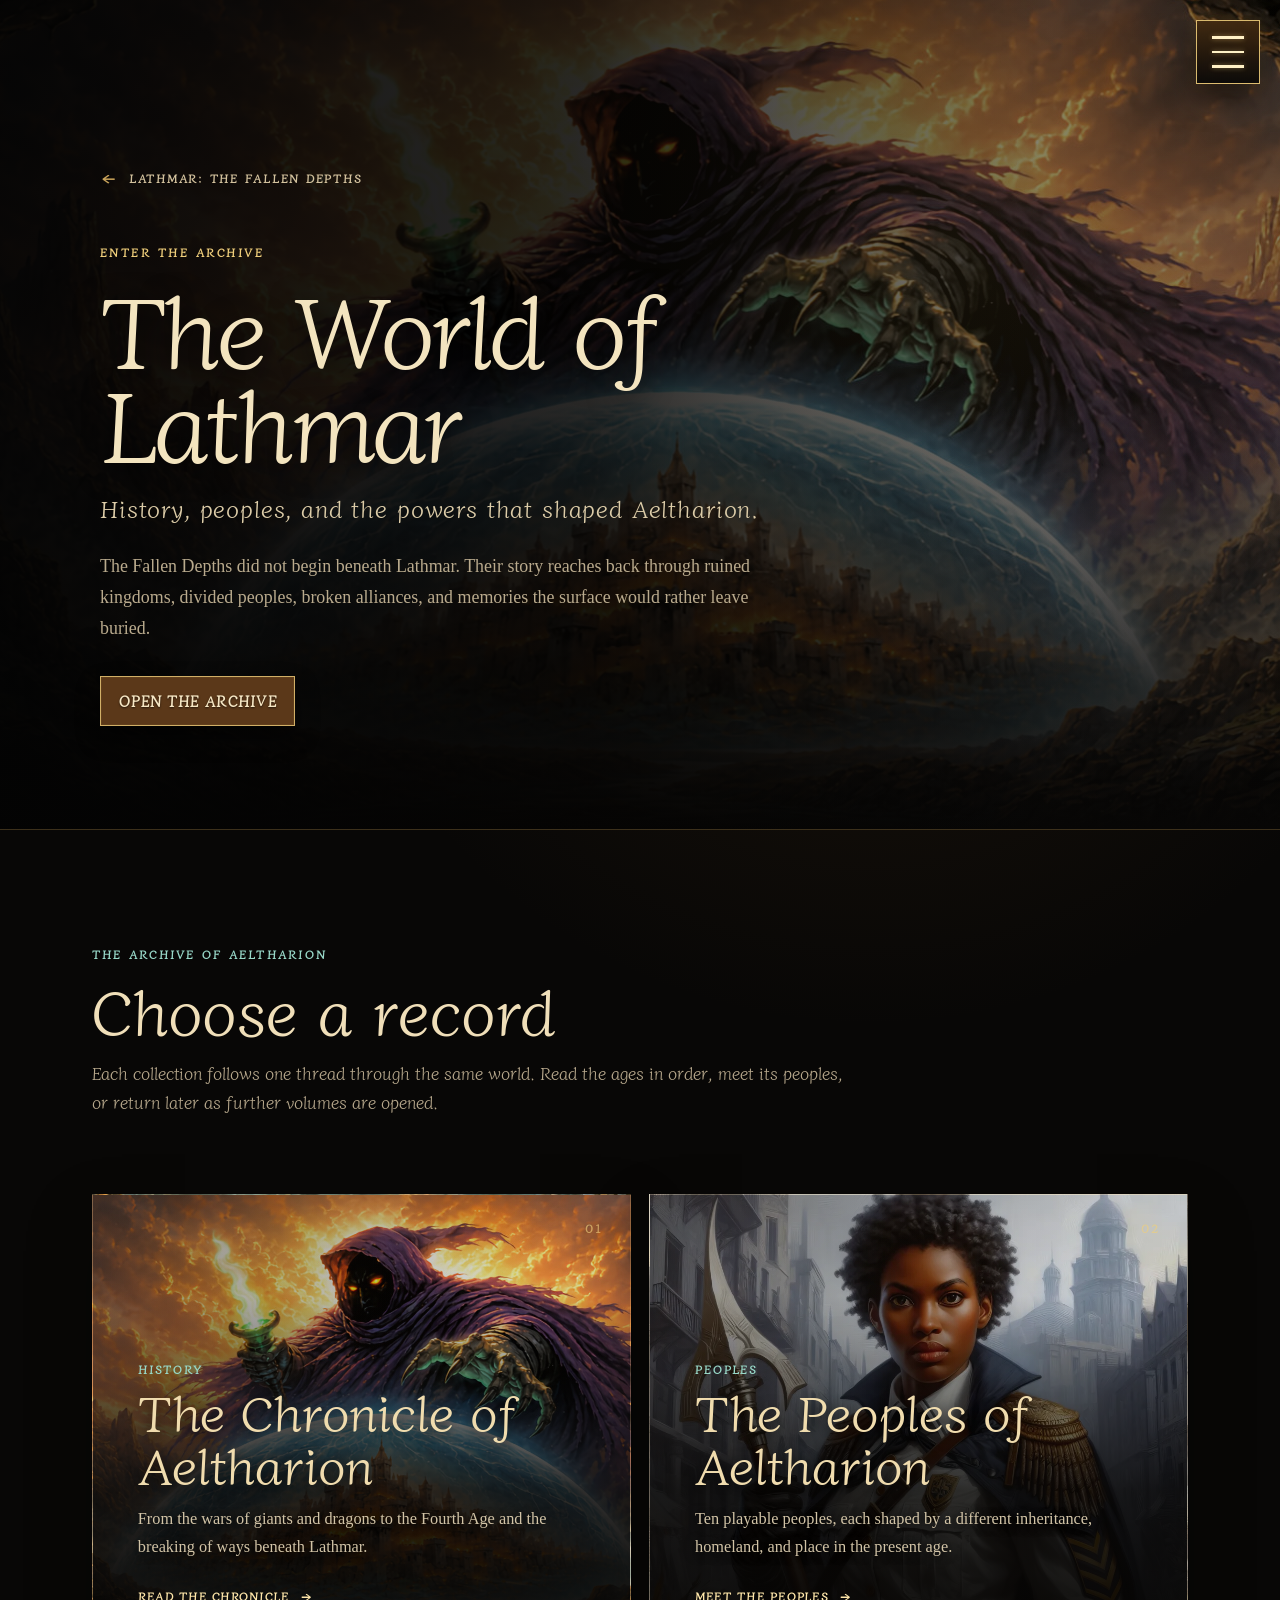
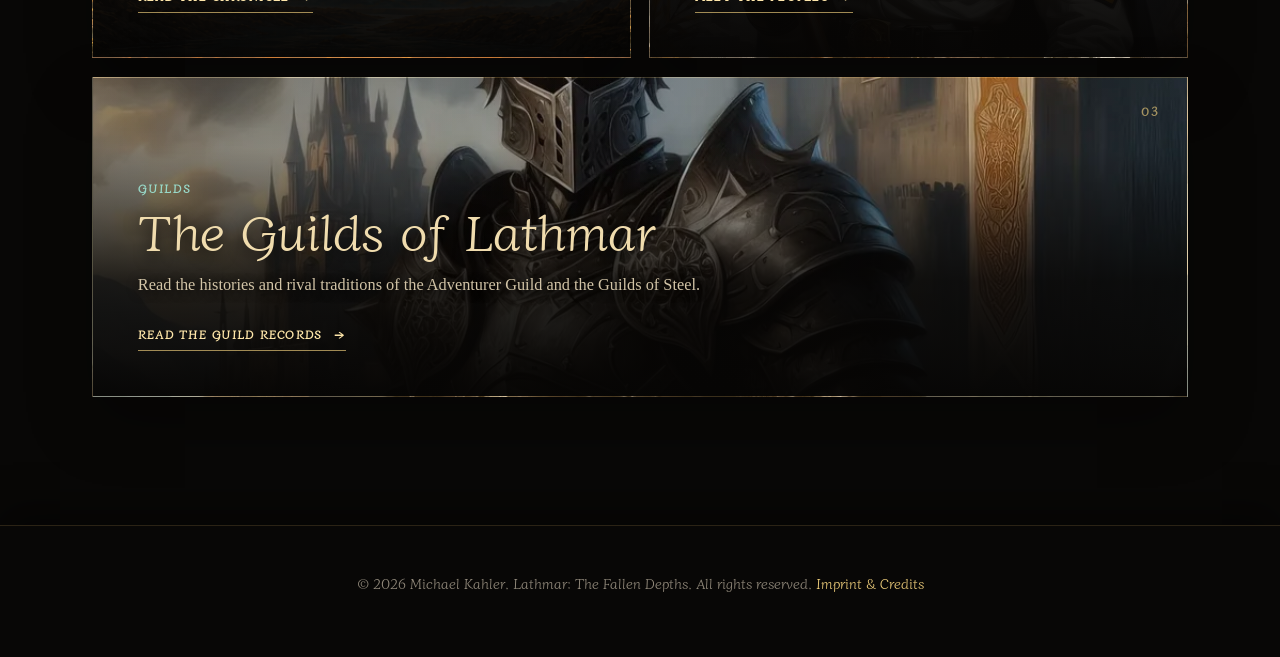
==== commit 5d9ce4d7: "Add Guilds archive page" ====
--- a/world/index.html
+++ b/world/index.html
@@ -5,15 +5,92 @@
   <meta name="viewport" content="width=device-width, initial-scale=1.0" />
   <title>The World of Lathmar | History, Peoples and Guilds</title>
   <meta name="description" content="Enter the world of Lathmar through the Chronicle of Aeltharion, the peoples of the continent, and the guilds that shape life above the Fallen Depths." />
-  <meta name="robots" content="index,follow,max-image-preview:large" />
+  <meta name="robots" content="index,follow,max-snippet:-1,max-image-preview:large,max-video-preview:-1" />
   <link rel="canonical" href="https://lathmar.de/world/" />
 
   <meta property="og:type" content="website" />
+  <meta property="og:site_name" content="Lathmar: The Fallen Depths" />
   <meta property="og:title" content="The World of Lathmar" />
   <meta property="og:description" content="History, peoples, and the powers that shaped Aeltharion." />
   <meta property="og:url" content="https://lathmar.de/world/" />
   <meta property="og:image" content="https://lathmar.de/assets/main-screen.jpg" />
   <meta property="og:image:alt" content="The city and depths of Lathmar" />
+
+  <meta name="twitter:card" content="summary_large_image" />
+  <meta name="twitter:title" content="The World of Lathmar" />
+  <meta name="twitter:description" content="History, peoples, and the powers that shaped Aeltharion." />
+  <meta name="twitter:image" content="https://lathmar.de/assets/main-screen.jpg" />
+  <meta name="twitter:image:alt" content="The city and depths of Lathmar" />
+
+  <script type="application/ld+json">
+    {
+      "@context": "https://schema.org",
+      "@graph": [
+        {
+          "@type": "Organization",
+          "@id": "https://lathmar.de/#organization",
+          "name": "Sabnock Works",
+          "url": "https://sabnockworks.com/"
+        },
+        {
+          "@type": "WebSite",
+          "@id": "https://lathmar.de/#website",
+          "url": "https://lathmar.de/",
+          "name": "Lathmar: The Fallen Depths",
+          "inLanguage": "en",
+          "publisher": {
+            "@id": "https://lathmar.de/#organization"
+          }
+        },
+        {
+          "@type": "CollectionPage",
+          "@id": "https://lathmar.de/world/#page",
+          "url": "https://lathmar.de/world/",
+          "name": "The World of Lathmar",
+          "description": "Enter the world of Lathmar through the Chronicle of Aeltharion, the peoples of the continent, and the guilds that shape life above the Fallen Depths.",
+          "inLanguage": "en",
+          "isPartOf": {
+            "@id": "https://lathmar.de/#website"
+          },
+          "about": {
+            "@id": "https://lathmar.de/#videogame"
+          },
+          "hasPart": [
+            {
+              "@id": "https://lathmar.de/world/chronicle/#article"
+            },
+            {
+              "@id": "https://lathmar.de/world/peoples/#page"
+            },
+            {
+              "@id": "https://lathmar.de/world/guilds/#page"
+            }
+          ],
+          "breadcrumb": {
+            "@id": "https://lathmar.de/world/#breadcrumb"
+          }
+        },
+        {
+          "@type": "BreadcrumbList",
+          "@id": "https://lathmar.de/world/#breadcrumb",
+          "itemListElement": [
+            {
+              "@type": "ListItem",
+              "position": 1,
+              "name": "Home",
+              "item": "https://lathmar.de/"
+            },
+            {
+              "@type": "ListItem",
+              "position": 2,
+              "name": "The World of Lathmar",
+              "item": "https://lathmar.de/world/"
+            }
+          ]
+        }
+      ]
+    }
+  </script>
 
   <link rel="preconnect" href="https://fonts.googleapis.com" />
   <link rel="preconnect" href="https://fonts.gstatic.com" crossorigin />
@@ -36,6 +113,7 @@
       <a href="#world-collections">World overview</a>
       <a href="chronicle/">The Chronicle</a>
       <a href="peoples/">The Peoples</a>
+      <a href="guilds/">The Guilds</a>
       <a href="../index.html#races-guilds">Races &amp; Guilds</a>
       <a href="../legal.html">Imprint &amp; Credits</a>
     </nav>
@@ -85,13 +163,13 @@
         <span class="world-volume__action">Meet the Peoples <span aria-hidden="true">→</span></span>
       </a>
 
-      <article class="world-volume world-volume--guilds is-forthcoming" aria-labelledby="guild-volume-title">
+      <a class="world-volume world-volume--guilds" href="guilds/" aria-labelledby="guild-volume-title">
         <span class="world-volume__number">03</span>
         <span class="world-volume__type">Guilds</span>
         <h2 id="guild-volume-title">The Guilds of Lathmar</h2>
-        <p>The orders, disciplines, and rival traditions that decide who is prepared to enter the depths.</p>
-        <span class="world-volume__action">Volume in preparation</span>
-      </article>
+        <p>Read the histories and rival traditions of the Adventurer Guild and the Guilds of Steel.</p>
+        <span class="world-volume__action">Read the Guild Records <span aria-hidden="true">→</span></span>
+      </a>
     </div>
   </main>
 
@@ -100,5 +178,9 @@
   </footer>
 
   <script src="../script.js"></script>
+
+  <!-- Cloudflare Web Analytics -->
+  <script type="module" src="https://static.cloudflareinsights.com/beacon.min.js" data-cf-beacon='{"token":"541cc58685d746caa991d7471fcf78fc"}'></script>
+  <!-- End Cloudflare Web Analytics -->
 </body>
 </html>
--- a/style.css
+++ b/style.css
@@ -15,6 +15,7 @@
   --gold-bright: #efce7b;
   --shadow: rgba(0, 0, 0, 0.78);
   --max-width: 1120px;
+  --brick-pattern: url("data:image/svg+xml,%3Csvg width='42' height='44' viewBox='0 0 42 44' xmlns='http://www.w3.org/2000/svg'%3E%3Cg id='Page-1' fill='none' fill-rule='evenodd'%3E%3Cg id='brick-wall' fill='%23e8dcc5' fill-opacity='0.05'%3E%3Cpath d='M0 0h42v44H0V0zm1 1h40v20H1V1zM0 23h20v20H0V23zm22 0h20v20H22V23z'/%3E%3C/g%3E%3C/g%3E%3C/svg%3E");
 }
 
 * {
@@ -27,14 +28,11 @@
 
 body {
   margin: 0;
-  background:
-    radial-gradient(circle at top, rgba(88, 60, 32, 0.25), transparent 32rem),
-    var(--bg);
+  background-color: var(--bg);
+  background-image: var(--brick-pattern);
   color: var(--text);
   font-family: "Diphylleia", Georgia, "Times New Roman", serif;
   line-height: 1.55;
-  /* background brick pattern */
-  background-image: url("data:image/svg+xml,%3Csvg width='42' height='44' viewBox='0 0 42 44' xmlns='http://www.w3.org/2000/svg'%3E%3Cg id='Page-1' fill='none' fill-rule='evenodd'%3E%3Cg id='brick-wall' fill='%23e8dcc5' fill-opacity='0.05'%3E%3Cpath d='M0 0h42v44H0V0zm1 1h40v20H1V1zM0 23h20v20H0V23zm22 0h20v20H22V23z'/%3E%3C/g%3E%3C/g%3E%3C/svg%3E");
 }
 
 a {
@@ -911,6 +909,194 @@
   min-width: min(100%, 18rem);
 }
 
+.archive-section {
+  --archive-line: rgba(201, 163, 90, 0.28);
+  --archive-line-strong: rgba(239, 206, 123, 0.7);
+  position: relative;
+  min-height: 100vh;
+  min-height: 100svh;
+  display: grid;
+  align-items: center;
+  padding: clamp(2.5rem, 5svh, 4rem) 0;
+  overflow: hidden;
+  border-top: 1px solid var(--archive-line);
+  border-bottom: 1px solid var(--archive-line);
+  background-color: #080706;
+  background-image: var(--brick-pattern);
+}
+
+.archive-layout {
+  position: relative;
+  z-index: 1;
+  width: min(92vw, var(--max-width));
+  margin-inline: auto;
+}
+
+.archive-intro {
+  max-width: 760px;
+  margin-bottom: clamp(1.5rem, 3svh, 2.5rem);
+}
+
+.archive-intro h2 {
+  margin: 0;
+  color: #f0dfb9;
+  font-size: clamp(2.5rem, 5vw, 4.8rem);
+  font-weight: 400;
+  line-height: 1;
+}
+
+.archive-intro > p:last-child {
+  margin: 1.2rem 0 0;
+  color: var(--muted);
+  font-size: 1.04rem;
+  line-height: 1.75;
+}
+
+.archive-volume-grid {
+  display: grid;
+  grid-template-columns: repeat(2, minmax(0, 1fr));
+  gap: 1.15rem;
+}
+
+.archive-volume {
+  position: relative;
+  min-height: clamp(19.5rem, 33svh, 21rem);
+  display: flex;
+  flex-direction: column;
+  justify-content: flex-end;
+  padding: clamp(1.35rem, 2vw, 2rem);
+  border: 1px solid var(--archive-line);
+  overflow: hidden;
+  color: var(--text);
+  background-color: #0c0907;
+  background-position: center;
+  background-size: cover;
+  box-shadow: 0 1.6rem 3.8rem rgba(0, 0, 0, 0.3);
+  isolation: isolate;
+}
+
+.archive-volume::before {
+  content: "";
+  position: absolute;
+  inset: 0;
+  z-index: -1;
+  background:
+    linear-gradient(0deg, rgba(6, 5, 4, 0.98) 0%, rgba(7, 6, 5, 0.84) 36%, rgba(6, 5, 4, 0.15) 78%),
+    linear-gradient(120deg, rgba(37, 24, 13, 0.44), transparent 60%);
+}
+
+.archive-volume--chronicle {
+  background-image: url("assets/main-screen.jpg");
+}
+
+.archive-volume--peoples {
+  background-image: url("assets/Races_Guilds/Race_Human_Female.webp");
+  background-position: 58% 20%;
+}
+
+.archive-volume--guilds {
+  grid-column: 1 / -1;
+  min-height: clamp(15rem, 24svh, 16rem);
+  background-image: url("assets/Races_Guilds/Guardian_Male.webp");
+  background-position: center 24%;
+}
+
+.archive-volume__number {
+  position: absolute;
+  top: 1.5rem;
+  right: 1.7rem;
+  color: rgba(239, 206, 123, 0.64);
+  font-size: 0.78rem;
+  font-weight: 700;
+  letter-spacing: 0.16em;
+}
+
+.archive-volume__type {
+  color: #98d8c8;
+  font-size: 0.74rem;
+  font-weight: 700;
+  letter-spacing: 0.16em;
+  text-transform: uppercase;
+}
+
+.archive-volume h3 {
+  max-width: 620px;
+  margin: 0.35rem 0 0;
+  color: #f0dcae;
+  font-size: clamp(2rem, 4vw, 3.4rem);
+  font-weight: 400;
+  line-height: 1.03;
+  text-shadow: 0 0.25rem 0.9rem rgba(0, 0, 0, 0.96);
+}
+
+.archive-volume p {
+  max-width: 640px;
+  margin: 1rem 0 0;
+  color: #d2c4a7;
+  font-family: Georgia, "Times New Roman", serif;
+  font-size: 1.02rem;
+  line-height: 1.68;
+  text-shadow: 0 0.15rem 0.65rem rgba(0, 0, 0, 0.96);
+}
+
+.archive-volume__action {
+  display: inline-flex;
+  align-items: center;
+  gap: 0.65rem;
+  align-self: flex-start;
+  margin-top: 1.65rem;
+  padding-bottom: 0.35rem;
+  border-bottom: 1px solid rgba(239, 206, 123, 0.66);
+  color: #ffe7aa;
+  font-size: 0.78rem;
+  font-weight: 700;
+  letter-spacing: 0.1em;
+  text-transform: uppercase;
+}
+
+a.archive-volume {
+  transition: border-color 180ms ease, transform 180ms ease, box-shadow 180ms ease;
+}
+
+a.archive-volume:hover,
+a.archive-volume:focus-visible {
+  border-color: var(--archive-line-strong);
+  box-shadow: 0 1.9rem 4.8rem rgba(0, 0, 0, 0.44), 0 0 2.4rem rgba(201, 163, 90, 0.08);
+  text-decoration: none;
+  transform: translateY(-0.2rem);
+}
+
+a.archive-volume:hover .archive-volume__action,
+a.archive-volume:focus-visible .archive-volume__action {
+  gap: 0.9rem;
+  color: #fff2ce;
+}
+
+.archive-volume.is-forthcoming {
+  opacity: 0.6;
+}
+
+.archive-volume.is-forthcoming::after {
+  content: "Forthcoming";
+  position: absolute;
+  top: 1.45rem;
+  left: 1.7rem;
+  padding: 0.3rem 0.55rem;
+  border: 1px solid rgba(184, 169, 141, 0.42);
+  background: rgba(8, 7, 6, 0.74);
+  color: #c7b99d;
+  font-size: 0.68rem;
+  font-weight: 700;
+  letter-spacing: 0.13em;
+  text-transform: uppercase;
+}
+
+@media (prefers-reduced-motion: reduce) {
+  a.archive-volume {
+    transition: none;
+  }
+}
+
 .small-note {
   margin: 1rem 0 0;
   color: var(--muted);
@@ -1017,7 +1203,8 @@
   .hero,
   .page,
   .codex-section,
-  .ages-section {
+  .ages-section,
+  .archive-section {
     scroll-snap-align: start;
   }
 }
@@ -1090,6 +1277,23 @@
     padding: 0 0 1.7rem 1rem;
   }
 
+  .archive-section {
+    min-height: auto;
+  }
+
+  .archive-volume-grid {
+    grid-template-columns: 1fr;
+  }
+
+  .archive-volume--guilds {
+    grid-column: auto;
+    min-height: 20rem;
+  }
+
+  .archive-volume:not(.archive-volume--guilds) {
+    min-height: 25rem;
+  }
+
   .hero__image {
     transform: scale(1.08);
   }
